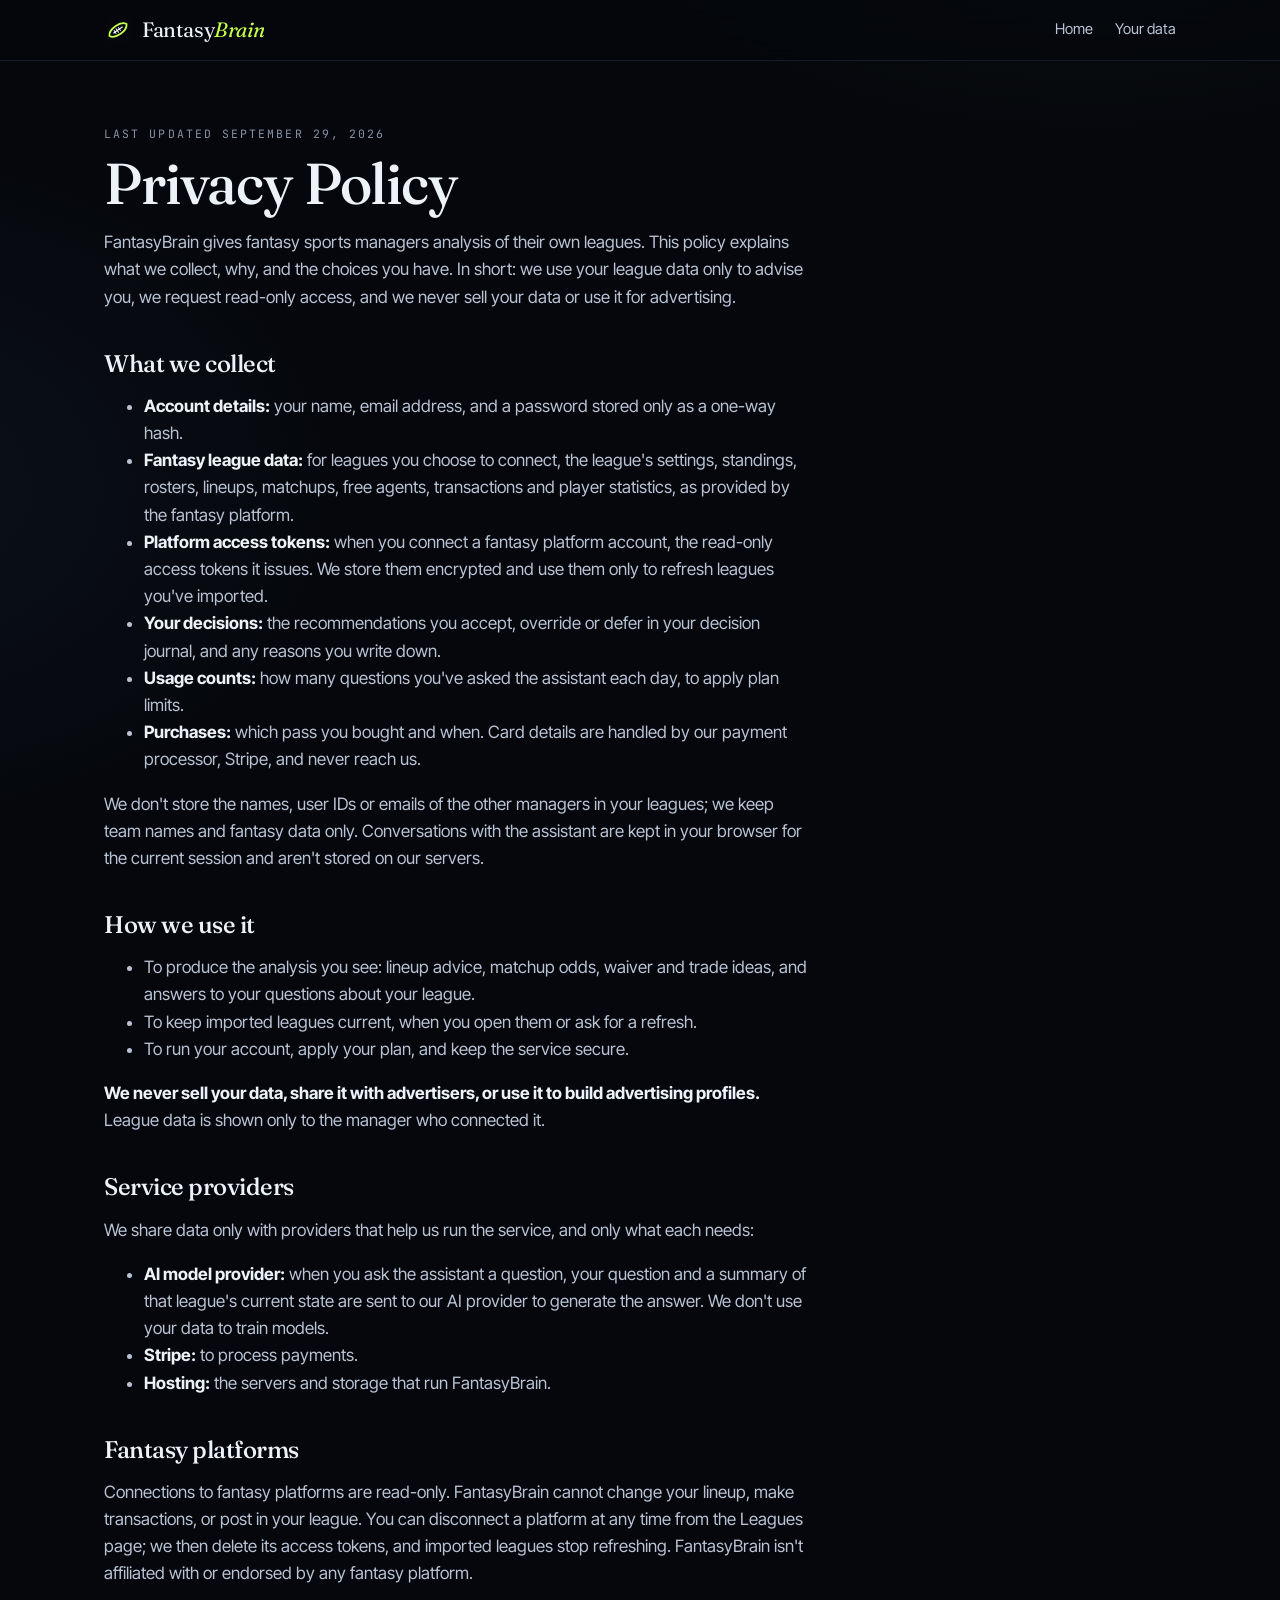
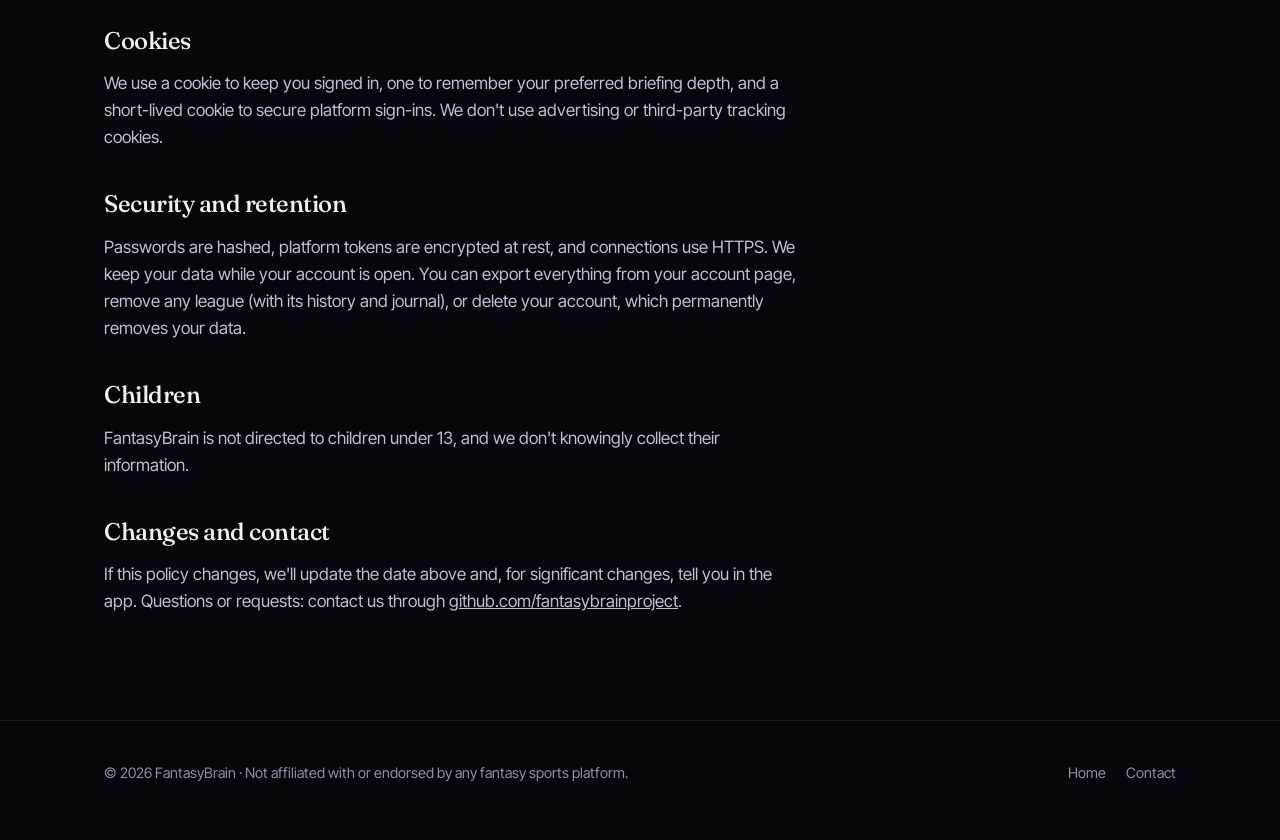
==== privacy.html @ 8233f957 "Publish the FantasyBrain landing site" ====
<!doctype html>
<html lang="en">
  <head>
    <meta charset="utf-8" />
    <meta name="viewport" content="width=device-width, initial-scale=1" />
    <title>Privacy Policy · FantasyBrain</title>
    <meta name="description" content="How FantasyBrain collects, uses and protects fantasy league data and account information." />
    <meta name="theme-color" content="#05070c" />
    <link rel="icon" href="favicon.svg" type="image/svg+xml" />
    <link rel="preconnect" href="https://fonts.googleapis.com" />
    <link rel="preconnect" href="https://fonts.gstatic.com" crossorigin />
    <link
      href="https://fonts.googleapis.com/css2?family=Fraunces:ital,opsz,wght@0,9..144,400..600;1,9..144,400..600&family=Inter+Tight:wght@400;500;600&family=JetBrains+Mono:wght@400;500&display=swap"
      rel="stylesheet"
    />
    <link rel="stylesheet" href="styles.css" />
  </head>
  <body>
    <header class="nav">
      <div class="wrap">
        <a class="brand" href="./" aria-label="FantasyBrain home">
          <img src="favicon.svg" width="28" height="28" alt="" />
          <span>Fantasy<em>Brain</em></span>
        </a>
        <nav class="nav-links" aria-label="Sections">
          <a href="./">Home</a>
          <a href="./#data">Your data</a>
        </nav>
      </div>
    </header>

    <main id="main" class="wrap">
      <article class="prose">
        <div class="eyebrow">Last updated September 29, 2026</div>
        <h1 style="margin-top: 14px">Privacy Policy</h1>
        <p>
          FantasyBrain gives fantasy sports managers analysis of their own leagues. This policy explains what we collect, why, and the choices you have. In
          short: we use your league data only to advise you, we request read-only access, and we never sell your data or use it for advertising.
        </p>

        <h2>What we collect</h2>
        <ul>
          <li><strong>Account details:</strong> your name, email address, and a password stored only as a one-way hash.</li>
          <li>
            <strong>Fantasy league data:</strong> for leagues you choose to connect, the league's settings, standings, rosters, lineups, matchups, free agents,
            transactions and player statistics, as provided by the fantasy platform.
          </li>
          <li>
            <strong>Platform access tokens:</strong> when you connect a fantasy platform account, the read-only access tokens it issues. We store them encrypted
            and use them only to refresh leagues you've imported.
          </li>
          <li><strong>Your decisions:</strong> the recommendations you accept, override or defer in your decision journal, and any reasons you write down.</li>
          <li><strong>Usage counts:</strong> how many questions you've asked the assistant each day, to apply plan limits.</li>
          <li><strong>Purchases:</strong> which pass you bought and when. Card details are handled by our payment processor, Stripe, and never reach us.</li>
        </ul>
        <p>
          We don't store the names, user IDs or emails of the other managers in your leagues; we keep team names and fantasy data only. Conversations with the
          assistant are kept in your browser for the current session and aren't stored on our servers.
        </p>

        <h2>How we use it</h2>
        <ul>
          <li>To produce the analysis you see: lineup advice, matchup odds, waiver and trade ideas, and answers to your questions about your league.</li>
          <li>To keep imported leagues current, when you open them or ask for a refresh.</li>
          <li>To run your account, apply your plan, and keep the service secure.</li>
        </ul>
        <p>
          <strong>We never sell your data, share it with advertisers, or use it to build advertising profiles.</strong> League data is shown only to the
          manager who connected it.
        </p>

        <h2>Service providers</h2>
        <p>We share data only with providers that help us run the service, and only what each needs:</p>
        <ul>
          <li>
            <strong>AI model provider:</strong> when you ask the assistant a question, your question and a summary of that league's current state are sent to our
            AI provider to generate the answer. We don't use your data to train models.
          </li>
          <li><strong>Stripe:</strong> to process payments.</li>
          <li><strong>Hosting:</strong> the servers and storage that run FantasyBrain.</li>
        </ul>

        <h2>Fantasy platforms</h2>
        <p>
          Connections to fantasy platforms are read-only. FantasyBrain cannot change your lineup, make transactions, or post in your league. You can disconnect a
          platform at any time from the Leagues page; we then delete its access tokens, and imported leagues stop refreshing. FantasyBrain isn't affiliated with
          or endorsed by any fantasy platform.
        </p>

        <h2>Cookies</h2>
        <p>
          We use a cookie to keep you signed in, one to remember your preferred briefing depth, and a short-lived cookie to secure platform sign-ins. We don't use advertising or third-party tracking
          cookies.
        </p>

        <h2>Security and retention</h2>
        <p>
          Passwords are hashed, platform tokens are encrypted at rest, and connections use HTTPS. We keep your data while your account is open. You can export
          everything from your account page, remove any league (with its history and journal), or delete your account, which permanently removes your data.
        </p>

        <h2>Children</h2>
        <p>FantasyBrain is not directed to children under 13, and we don't knowingly collect their information.</p>

        <h2>Changes and contact</h2>
        <p>
          If this policy changes, we'll update the date above and, for significant changes, tell you in the app. Questions or requests: contact us through
          <a href="https://github.com/fantasybrainproject">github.com/fantasybrainproject</a>.
        </p>
      </article>
    </main>

    <footer>
      <div class="wrap">
        <span>© 2026 FantasyBrain · Not affiliated with or endorsed by any fantasy sports platform.</span>
        <nav aria-label="Footer">
          <a href="./">Home</a>
          <a href="https://github.com/fantasybrainproject">Contact</a>
        </nav>
      </div>
    </footer>
  </body>
</html>
---- styles.css ----
:root {
  --ink-950: #05070c;
  --ink-900: #0a0e16;
  --ink-800: #131a27;
  --line: #1d2636;
  --line-strong: #2b3649;
  --fog: #8793a8;
  --mist: #b9c3d4;
  --paper: #edf1f8;
  --signal: #c6ff4a;
  --ice: #7cc7ff;
  --clay: #ff9e5e;
  --hardwood: #ffb547;
  --display: "Fraunces", ui-serif, Georgia, serif;
  --sans: "Inter Tight", ui-sans-serif, system-ui, sans-serif;
  --mono: "JetBrains Mono", ui-monospace, SFMono-Regular, monospace;
  color-scheme: dark;
}

* {
  box-sizing: border-box;
}

html {
  scroll-behavior: smooth;
}

body {
  margin: 0;
  background: var(--ink-950);
  color: var(--paper);
  font-family: var(--sans);
  font-size: 17px;
  line-height: 1.6;
  -webkit-font-smoothing: antialiased;
  background-image:
    radial-gradient(60rem 40rem at 85% -10%, rgb(198 255 74 / 0.07), transparent 60%),
    radial-gradient(50rem 36rem at -10% 20%, rgb(124 199 255 / 0.06), transparent 60%);
  background-repeat: no-repeat;
}

a {
  color: inherit;
}

img {
  max-width: 100%;
  display: block;
}

.wrap {
  max-width: 1120px;
  margin: 0 auto;
  padding: 0 16px;
}

@media (min-width: 640px) {
  .wrap {
    padding: 0 24px;
  }
}

/* Nav */
.nav {
  position: sticky;
  top: 0;
  z-index: 10;
  background: rgb(5 7 12 / 0.75);
  backdrop-filter: blur(14px);
  border-bottom: 1px solid rgb(29 38 54 / 0.7);
}
.nav .wrap {
  display: flex;
  align-items: center;
  justify-content: space-between;
  gap: 16px;
  height: 60px;
}
.brand {
  display: flex;
  align-items: center;
  gap: 10px;
  text-decoration: none;
  font-family: var(--display);
  font-size: 1.3rem;
  letter-spacing: -0.02em;
}
.brand em {
  color: var(--signal);
}
.nav-links {
  display: flex;
  gap: 22px;
  font-size: 0.92rem;
  color: var(--mist);
}
.nav-links a {
  text-decoration: none;
}
.nav-links a:hover {
  color: var(--paper);
}
@media (max-width: 640px) {
  .nav-links .optional {
    display: none;
  }
}

/* Type */
.eyebrow {
  font-family: var(--mono);
  font-size: 0.72rem;
  letter-spacing: 0.18em;
  text-transform: uppercase;
  color: var(--fog);
}
h1,
h2,
h3 {
  font-family: var(--display);
  font-weight: 500;
  letter-spacing: -0.02em;
  margin: 0;
}
h1 {
  font-size: clamp(2.8rem, 8vw, 5.6rem);
  line-height: 0.95;
}
h2 {
  font-size: clamp(2rem, 4.5vw, 3rem);
  line-height: 1.05;
}
h3 {
  font-family: var(--sans);
  font-weight: 600;
  font-size: 1.08rem;
  letter-spacing: 0;
}
.accent {
  font-style: italic;
  color: var(--signal);
}
.lede {
  color: var(--mist);
  font-size: 1.15rem;
  max-width: 40rem;
}
.muted {
  color: var(--fog);
}

/* Buttons */
.btn {
  display: inline-flex;
  align-items: center;
  gap: 8px;
  border-radius: 999px;
  padding: 12px 22px;
  font-weight: 600;
  font-size: 0.95rem;
  text-decoration: none;
  border: 1px solid var(--line-strong);
  transition: border-color 0.2s, transform 0.2s;
}
.btn:hover {
  border-color: var(--fog);
}
.btn-primary {
  background: var(--signal);
  color: var(--ink-950);
  border-color: var(--signal);
  box-shadow: 0 0 40px rgb(198 255 74 / 0.25);
}
.btn-primary:hover {
  transform: translateY(-1px);
  border-color: var(--signal);
}

/* Sections */
section {
  padding: 88px 0;
}
.hero {
  padding: 72px 0 40px;
}
.hero .actions {
  display: flex;
  flex-wrap: wrap;
  gap: 12px;
  margin-top: 32px;
}
.pill {
  display: inline-flex;
  align-items: center;
  gap: 8px;
  border-radius: 999px;
  padding: 4px 12px;
  border: 1px solid var(--line-strong);
  font-family: var(--mono);
  font-size: 0.7rem;
  letter-spacing: 0.14em;
  text-transform: uppercase;
  color: var(--mist);
}
.pill .dot {
  width: 6px;
  height: 6px;
  border-radius: 50%;
  background: var(--signal);
}
.shot {
  margin-top: 56px;
  border-radius: 20px;
  border: 1px solid var(--line-strong);
  overflow: hidden;
  box-shadow: 0 30px 80px rgb(0 0 0 / 0.5), 0 0 0 1px rgb(255 255 255 / 0.02);
}
.caption {
  margin-top: 12px;
  font-family: var(--mono);
  font-size: 0.72rem;
  color: var(--fog);
}
.band {
  border-top: 1px solid rgb(29 38 54 / 0.7);
  border-bottom: 1px solid rgb(29 38 54 / 0.7);
  background: rgb(10 14 22 / 0.5);
}
.grid {
  display: grid;
  gap: 16px;
  margin-top: 40px;
}
@media (min-width: 720px) {
  .grid-2 {
    grid-template-columns: repeat(2, 1fr);
  }
  .grid-3 {
    grid-template-columns: repeat(3, 1fr);
  }
  .grid-4 {
    grid-template-columns: repeat(4, 1fr);
  }
}
.card {
  background: linear-gradient(180deg, rgb(255 255 255 / 0.03), rgb(255 255 255 / 0.01));
  border: 1px solid var(--line);
  border-radius: 16px;
  padding: 24px;
}
.card p {
  margin: 8px 0 0;
  color: var(--mist);
  font-size: 0.95rem;
}
.card .num {
  font-family: var(--mono);
  font-size: 0.75rem;
  color: var(--signal);
}
.sport {
  display: flex;
  flex-direction: column;
  gap: 10px;
}
.sport svg {
  width: 28px;
  height: 28px;
}
.sport .status {
  font-family: var(--mono);
  font-size: 0.68rem;
  letter-spacing: 0.14em;
  text-transform: uppercase;
}
.steps {
  counter-reset: step;
}
.split {
  display: grid;
  gap: 40px;
}
@media (min-width: 900px) {
  .split {
    grid-template-columns: 1fr 1fr;
    align-items: start;
  }
}
.checks {
  list-style: none;
  padding: 0;
  margin: 24px 0 0;
  display: grid;
  gap: 14px;
}
.checks li {
  display: flex;
  gap: 12px;
  color: var(--mist);
}
.checks li::before {
  content: "";
  flex: none;
  width: 7px;
  height: 7px;
  margin-top: 10px;
  border-radius: 50%;
  background: var(--signal);
}
.checks strong {
  color: var(--paper);
  font-weight: 600;
}

/* Footer */
footer {
  border-top: 1px solid rgb(29 38 54 / 0.7);
  padding: 40px 0 56px;
  color: var(--fog);
  font-size: 0.9rem;
}
footer .wrap {
  display: flex;
  flex-wrap: wrap;
  gap: 16px 32px;
  justify-content: space-between;
}
footer nav {
  display: flex;
  gap: 20px;
}
footer a {
  text-decoration: none;
}
footer a:hover {
  color: var(--paper);
}

/* Long-form pages */
.prose {
  max-width: 44rem;
  padding: 64px 0 88px;
}
.prose h1 {
  font-size: clamp(2.4rem, 6vw, 3.6rem);
}
.prose h2 {
  font-size: 1.5rem;
  margin-top: 40px;
}
.prose p,
.prose li {
  color: var(--mist);
}
.prose strong {
  color: var(--paper);
}

:focus-visible {
  outline: 2px solid var(--signal);
  outline-offset: 3px;
  border-radius: 6px;
}

@media (prefers-reduced-motion: reduce) {
  html {
    scroll-behavior: auto;
  }
  .btn {
    transition: none;
  }
}
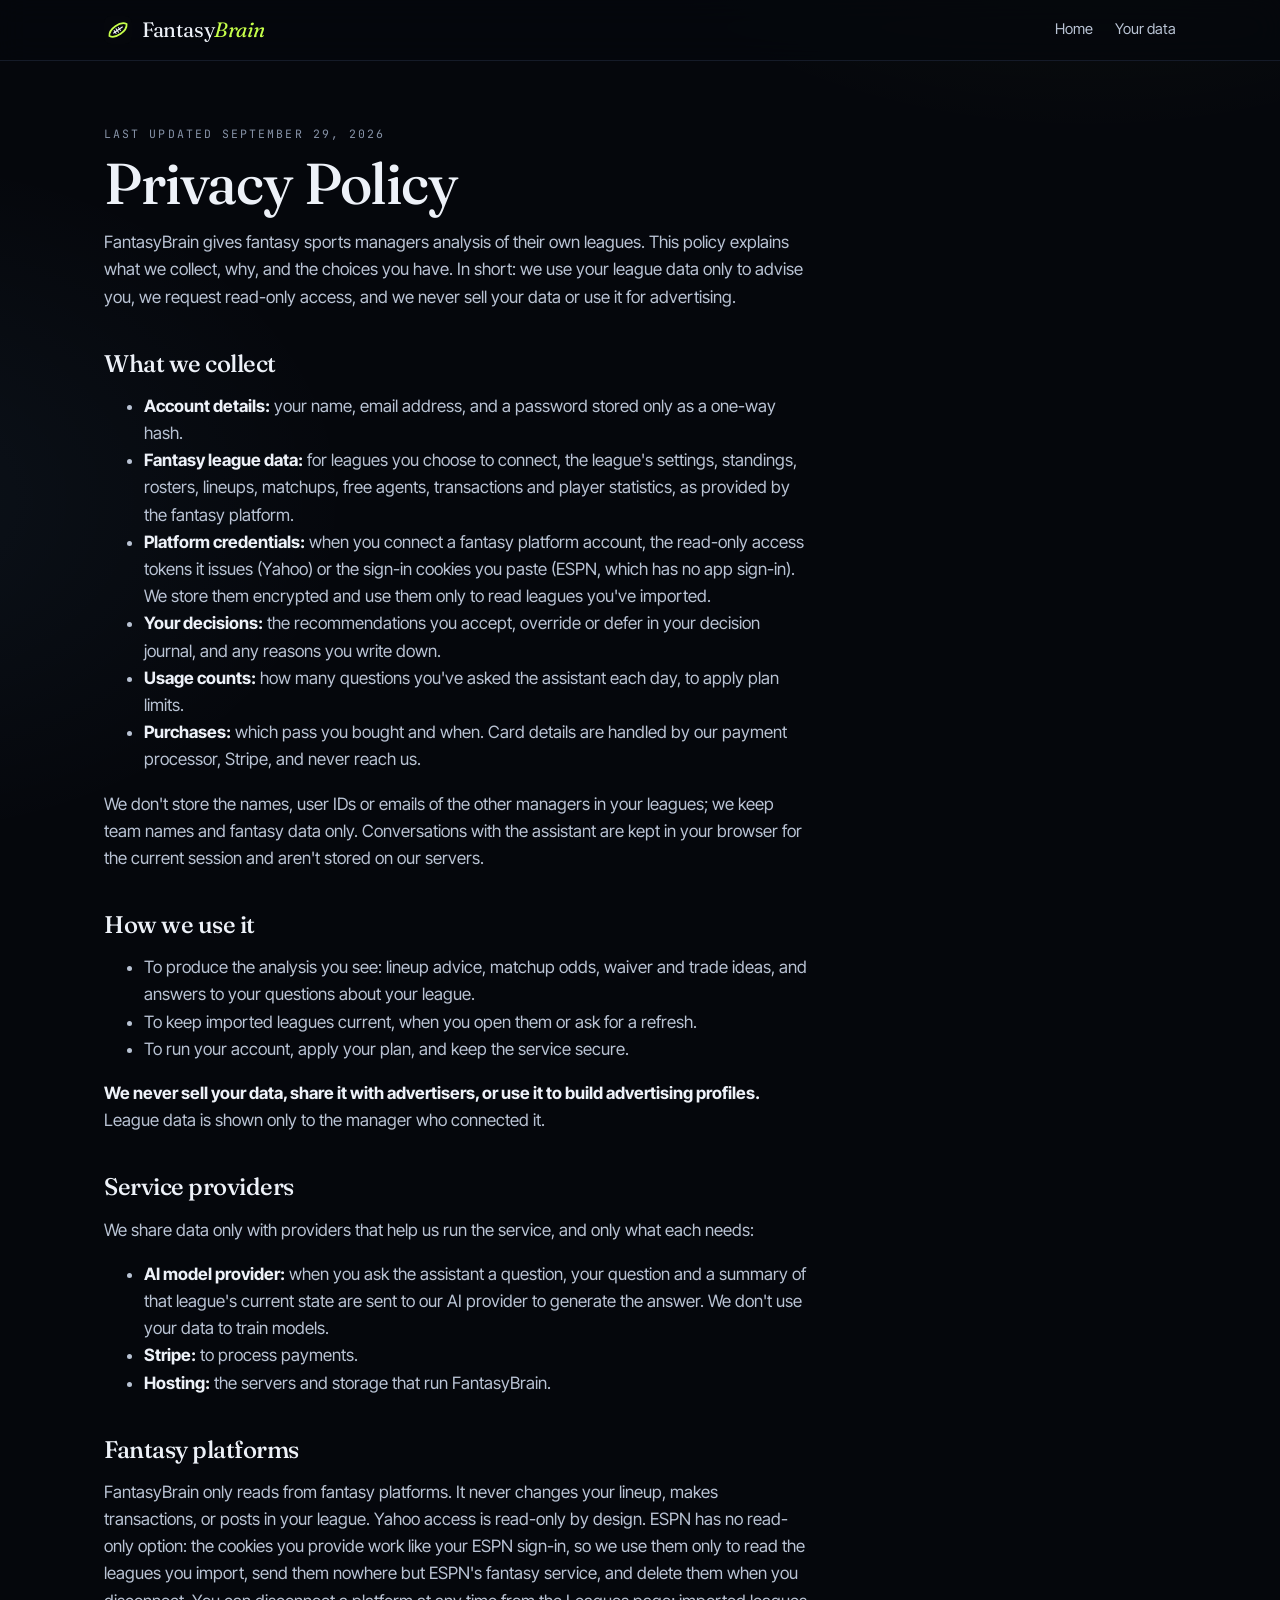
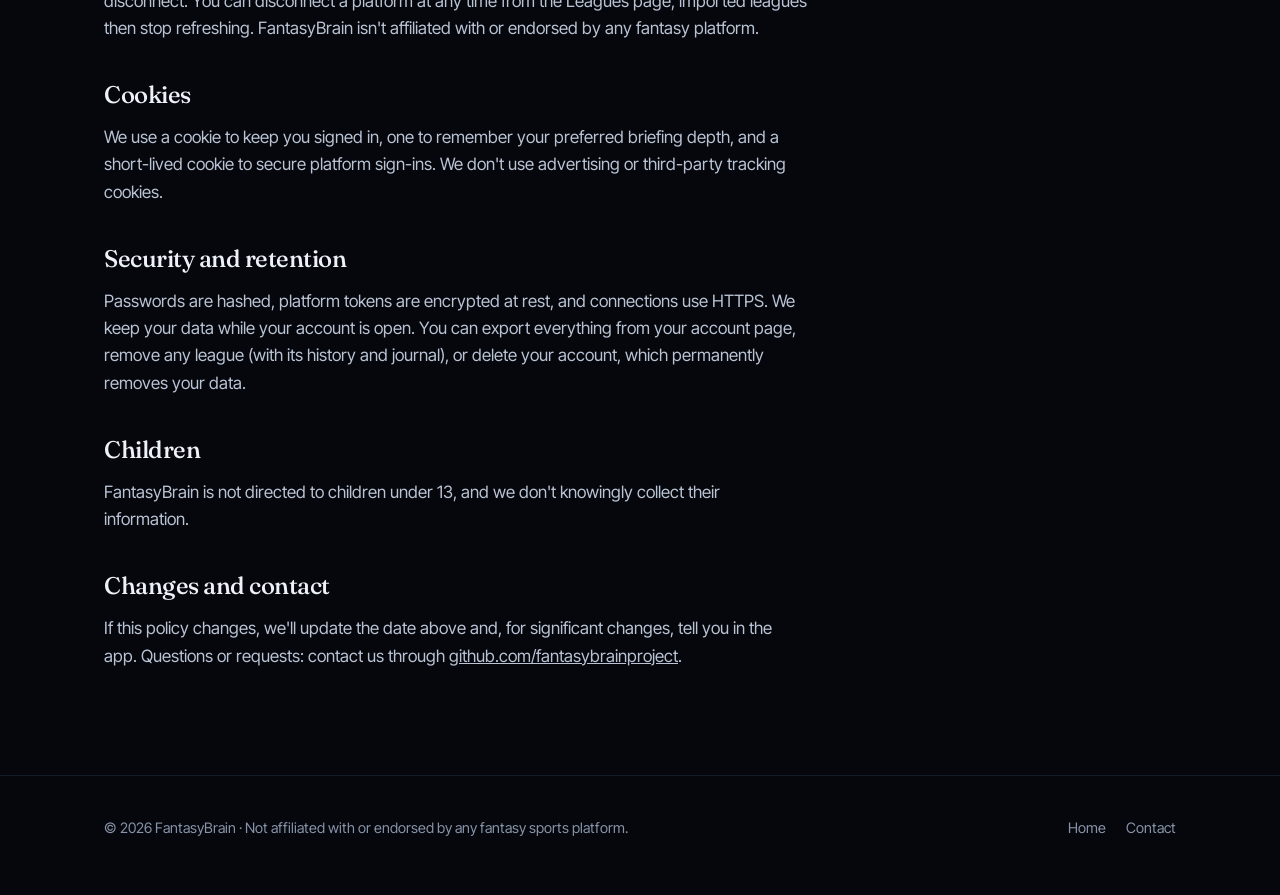
==== commit 1f261db1: "Cover ESPN sign-in cookies in the privacy policy" ====
--- a/privacy.html
+++ b/privacy.html
@@ -46,8 +46,8 @@
             transactions and player statistics, as provided by the fantasy platform.
           </li>
           <li>
-            <strong>Platform access tokens:</strong> when you connect a fantasy platform account, the read-only access tokens it issues. We store them encrypted
-            and use them only to refresh leagues you've imported.
+            <strong>Platform credentials:</strong> when you connect a fantasy platform account, the read-only access tokens it issues (Yahoo) or the sign-in
+            cookies you paste (ESPN, which has no app sign-in). We store them encrypted and use them only to read leagues you've imported.
           </li>
           <li><strong>Your decisions:</strong> the recommendations you accept, override or defer in your decision journal, and any reasons you write down.</li>
           <li><strong>Usage counts:</strong> how many questions you've asked the assistant each day, to apply plan limits.</li>
@@ -82,8 +82,10 @@
 
         <h2>Fantasy platforms</h2>
         <p>
-          Connections to fantasy platforms are read-only. FantasyBrain cannot change your lineup, make transactions, or post in your league. You can disconnect a
-          platform at any time from the Leagues page; we then delete its access tokens, and imported leagues stop refreshing. FantasyBrain isn't affiliated with
+          FantasyBrain only reads from fantasy platforms. It never changes your lineup, makes transactions, or posts in your league. Yahoo access is read-only by
+          design. ESPN has no read-only option: the cookies you provide work like your ESPN sign-in, so we use them only to read the leagues you import, send them
+          nowhere but ESPN's fantasy service, and delete them when you disconnect. You can disconnect a platform at any time from the Leagues page; imported
+          leagues then stop refreshing. FantasyBrain isn't affiliated with
           or endorsed by any fantasy platform.
         </p>
 
